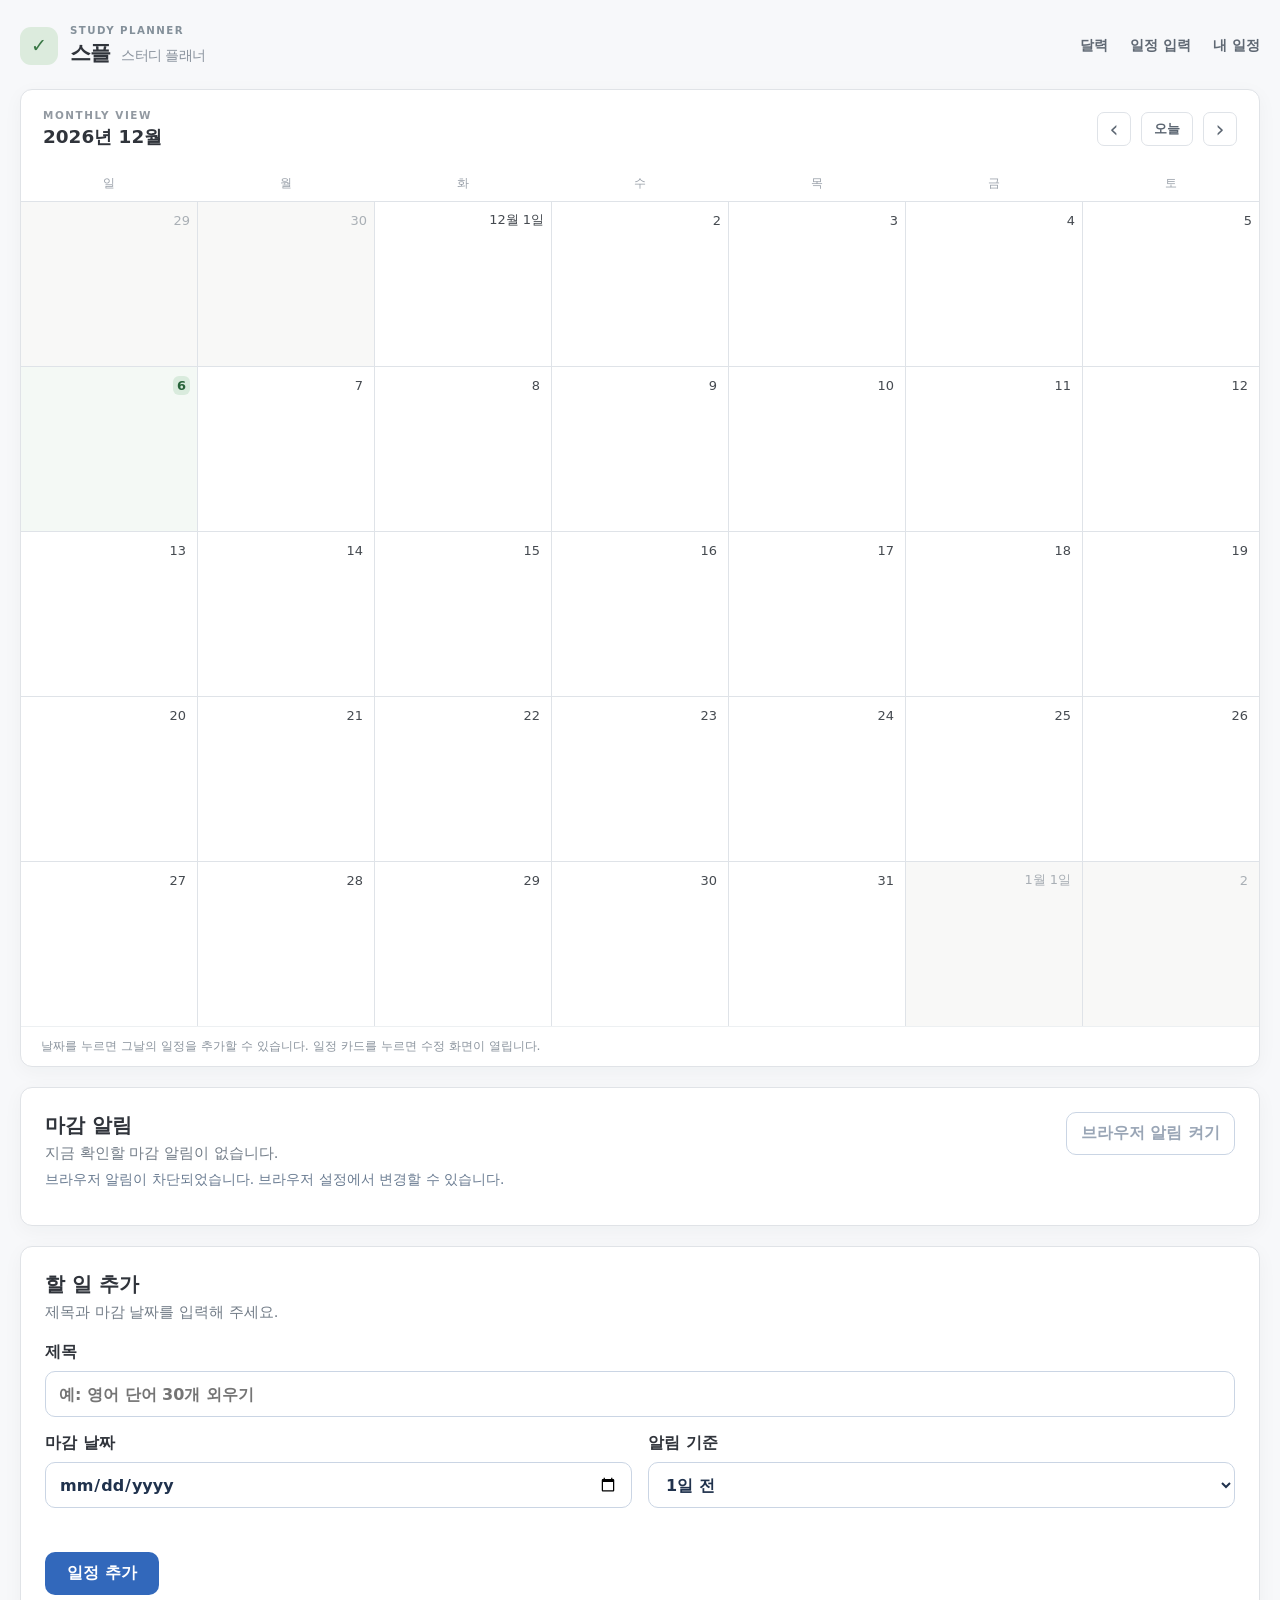
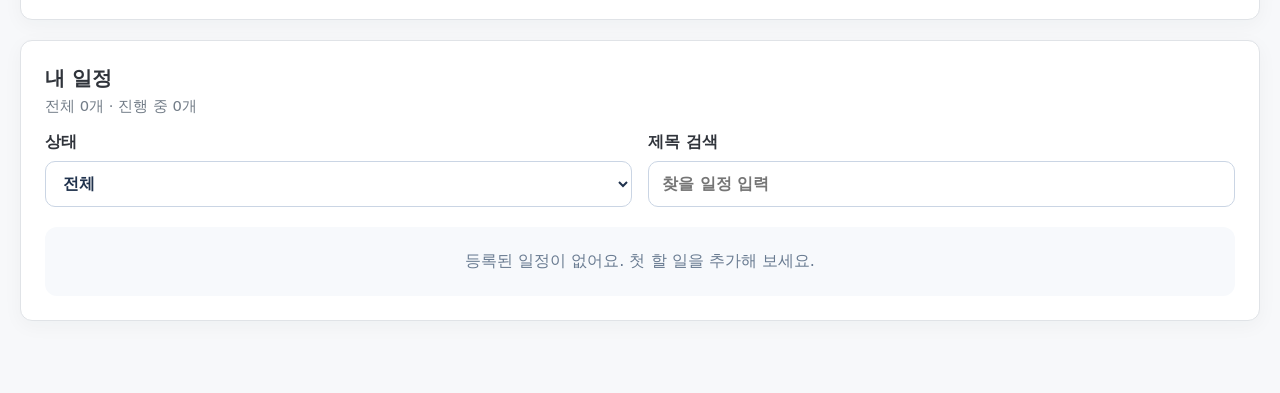
==== index.html @ c9ddad88 "Add study planner app and documentation" ====
<!doctype html>
<html lang="ko">
  <head>
    <meta charset="UTF-8" />
    <meta name="viewport" content="width=device-width, initial-scale=1.0" />
    <title>스플 | 스터디 플래너</title>
    <link rel="stylesheet" href="style.css" />
    <script src="app.js" defer></script>
  </head>
  <body>
    <main class="page">
      <header class="page-header">
        <div class="brand">
          <span class="brand-mark" aria-hidden="true">✓</span>
          <div>
            <p class="eyebrow">STUDY PLANNER</p>
            <h1>스플 <span>스터디 플래너</span></h1>
          </div>
        </div>
        <nav class="quick-nav" aria-label="빠른 이동">
          <a href="#calendar-heading">달력</a>
          <a href="#task-form">일정 입력</a>
          <a href="#list-heading">내 일정</a>
        </nav>
      </header>

      <p id="storage-message" class="notice notice-error" role="alert" hidden></p>

      <section class="calendar-section" aria-labelledby="calendar-heading">
        <div class="calendar-toolbar">
          <div>
            <p class="calendar-kicker">MONTHLY VIEW</p>
            <h2 id="calendar-heading"><span id="calendar-month" aria-live="polite"></span></h2>
          </div>
          <div class="calendar-controls" aria-label="달력 이동">
            <button id="previous-month" class="icon-button" type="button" aria-label="이전 달">‹</button>
            <button id="today-button" class="today-button" type="button">오늘</button>
            <button id="next-month" class="icon-button" type="button" aria-label="다음 달">›</button>
          </div>
        </div>
        <div class="calendar-scroll">
          <div class="calendar-inner">
            <div class="calendar-weekdays" aria-hidden="true">
              <span>일</span><span>월</span><span>화</span><span>수</span><span>목</span><span>금</span><span>토</span>
            </div>
            <div id="calendar-grid" class="calendar-grid" role="grid" aria-label="월간 일정 달력"></div>
          </div>
        </div>
        <p class="calendar-tip">날짜를 누르면 그날의 일정을 추가할 수 있습니다. 일정 카드를 누르면 수정 화면이 열립니다.</p>
      </section>

      <section class="panel alert-panel" aria-labelledby="alerts-heading">
        <div class="section-heading alert-heading">
          <div>
            <h2 id="alerts-heading">마감 알림</h2>
            <p id="alert-summary" aria-live="polite">마감이 가까운 일정을 확인하고 있어요.</p>
          </div>
          <button id="notification-button" class="secondary-button" type="button">브라우저 알림 켜기</button>
        </div>
        <p id="notification-status" class="helper-text">화면 알림은 브라우저 권한 없이도 표시됩니다.</p>
        <ul id="alert-list" class="alert-list" aria-live="polite"></ul>
      </section>

      <section class="panel" aria-labelledby="form-heading">
        <div class="section-heading">
          <h2 id="form-heading">할 일 추가</h2>
          <p>제목과 마감 날짜를 입력해 주세요.</p>
        </div>
        <form id="task-form" novalidate>
          <div class="form-grid">
            <label class="field field-title">
              <span>제목</span>
              <input id="task-title" name="title" type="text" maxlength="100" placeholder="예: 영어 단어 30개 외우기" autocomplete="off" required />
            </label>
            <label class="field">
              <span>마감 날짜</span>
              <input id="task-due" name="due" type="date" required />
            </label>
            <label class="field">
              <span>알림 기준</span>
              <select id="task-reminder" name="reminder">
                <option value="1" selected>1일 전</option>
                <option value="3">3일 전</option>
                <option value="7">7일 전</option>
              </select>
            </label>
          </div>
          <p id="form-message" class="form-message" role="alert" aria-live="polite"></p>
          <div class="form-actions">
            <button id="submit-button" class="primary-button" type="submit">일정 추가</button>
            <button id="cancel-button" class="secondary-button" type="button" hidden>수정 취소</button>
          </div>
        </form>
      </section>

      <section class="panel" aria-labelledby="list-heading">
        <div class="section-heading list-heading">
          <div>
            <h2 id="list-heading">내 일정</h2>
            <p id="task-count" aria-live="polite">0개 일정</p>
          </div>
        </div>
        <div class="list-tools">
          <label class="field">
            <span>상태</span>
            <select id="status-filter">
              <option value="all">전체</option>
              <option value="active">진행 중</option>
              <option value="completed">완료</option>
            </select>
          </label>
          <label class="field">
            <span>제목 검색</span>
            <input id="search-input" type="search" placeholder="찾을 일정 입력" />
          </label>
        </div>
        <p id="empty-state" class="empty-state">등록된 일정이 없어요. 첫 할 일을 추가해 보세요.</p>
        <ul id="task-list" class="task-list" aria-label="등록된 일정"></ul>
      </section>
    </main>
  </body>
</html>
---- style.css ----
:root {
  color-scheme: light;
  font-family: system-ui, -apple-system, BlinkMacSystemFont, "Segoe UI", sans-serif;
  color: #30343b;
  background: #f7f8fa;
}

* { box-sizing: border-box; }

body { margin: 0; }

button, input, select { font: inherit; }

button { cursor: pointer; }

.page {
  width: min(100% - 40px, 1280px);
  margin: 0 auto 72px;
}

.page-header { display: flex; justify-content: space-between; align-items: center; gap: 20px; padding: 24px 0 22px; }
.brand { display: flex; align-items: center; gap: 12px; }
.brand-mark { display: grid; place-items: center; width: 38px; height: 38px; border-radius: 11px; background: #dcebdd; color: #397745; font-size: 1.2rem; font-weight: 800; }
.quick-nav { display: flex; gap: 22px; flex-wrap: wrap; }
.quick-nav a { color: #606974; font-size: 0.9rem; font-weight: 600; text-decoration: none; }
.quick-nav a:hover { text-decoration: underline; }

.eyebrow {
  margin: 0 0 3px;
  color: #84909a;
  font-size: 0.64rem;
  font-weight: 700;
  letter-spacing: 0.14em;
}

h1, h2, p { margin-top: 0; }

h1 { margin-bottom: 0; font-size: 1.3rem; letter-spacing: -0.03em; }
h1 span { margin-left: 4px; color: #89929d; font-size: 0.68em; font-weight: 500; }
.section-heading p { color: #737d88; }

.calendar-section {
  margin-bottom: 20px;
  border: 1px solid #e0e3e7;
  border-radius: 12px;
  background: #fff;
  box-shadow: 0 5px 20px rgb(30 39 50 / 4%);
  overflow: hidden;
}
.calendar-toolbar { display: flex; justify-content: space-between; align-items: center; gap: 16px; padding: 19px 22px 17px; }
.calendar-kicker { margin-bottom: 3px; color: #9299a1; font-size: 0.65rem; font-weight: 700; letter-spacing: 0.15em; }
.calendar-toolbar h2 { margin: 0; font-size: 1.15rem; }
.calendar-controls { display: flex; align-items: center; gap: 10px; }
.icon-button, .today-button { height: 34px; border: 1px solid #dfe3e8; border-radius: 7px; background: #fff; color: #5c6672; }
.icon-button { width: 34px; font-size: 1.4rem; line-height: 1; }
.today-button { padding: 0 12px; font-size: 0.82rem; font-weight: 600; }
.icon-button:hover, .today-button:hover { background: #f2f5f7; }
.calendar-scroll { overflow-x: auto; }
.calendar-inner { min-width: 770px; }
.calendar-weekdays { display: grid; grid-template-columns: repeat(7, minmax(0, 1fr)); }
.calendar-weekdays span { padding: 9px 0; color: #9aa1aa; font-size: 0.75rem; text-align: center; }
.calendar-grid { display: grid; grid-template-columns: repeat(7, minmax(0, 1fr)); gap: 1px; border-top: 1px solid #dfe3e8; background: #dfe3e8; }
.calendar-cell { min-width: 0; min-height: 164px; padding: 7px; background: #fff; }
.calendar-cell.is-outside { background: #f8f8f7; }
.calendar-cell.is-today { background: #f4f9f5; }
.calendar-date { display: flex; justify-content: flex-end; align-items: center; height: 23px; margin-bottom: 5px; color: #454a50; font-size: 0.81rem; }
.is-outside .calendar-date { color: #a9afb5; }
.calendar-date button { padding: 2px 4px; border: 0; border-radius: 4px; background: transparent; color: inherit; }
.calendar-date button:hover { background: #e8edea; }
.is-today .calendar-date button { border-radius: 6px; background: #d9ebdd; color: #276339; font-weight: 700; }
.calendar-events { display: grid; align-content: start; gap: 5px; max-height: 206px; overflow-y: auto; }
.calendar-event { display: block; width: 100%; min-width: 0; padding: 6px 7px; border: 1px solid #e1e4e8; border-radius: 5px; background: #fff; box-shadow: 0 1px 2px rgb(30 39 50 / 7%); color: #3e444a; text-align: left; }
.calendar-event:hover { border-color: #bfc8d2; background: #fafbfc; }
.calendar-event-title { display: block; overflow: hidden; font-size: 0.77rem; font-weight: 650; text-overflow: ellipsis; white-space: nowrap; }
.calendar-event-badge { display: inline-block; margin-top: 4px; padding: 1px 5px; border-radius: 3px; background: #e8edf3; color: #566b80; font-size: 0.67rem; line-height: 1.3; }
.calendar-event.is-urgent .calendar-event-badge { background: #f9eccc; color: #7a5c20; }
.calendar-event.is-overdue .calendar-event-badge { background: #f8dfe0; color: #9a3c42; }
.calendar-event.is-complete .calendar-event-title { color: #9099a2; text-decoration: line-through; }
.calendar-event.is-complete .calendar-event-badge { background: #e2f0e3; color: #40784a; }
.calendar-tip { margin: 0; padding: 11px 20px; border-top: 1px solid #edf0f2; color: #8b949e; font-size: 0.78rem; }

.panel {
  margin-bottom: 20px;
  padding: 24px;
  border: 1px solid #e0e3e7;
  border-radius: 12px;
  background: #fff;
  box-shadow: 0 5px 20px rgb(30 39 50 / 4%);
}

.section-heading { margin-bottom: 20px; }
.section-heading h2 { margin-bottom: 5px; font-size: 1.25rem; }
.section-heading p { margin-bottom: 0; font-size: 0.92rem; }
.alert-heading { display: flex; justify-content: space-between; align-items: start; gap: 16px; margin-bottom: 8px; }
.helper-text { margin-bottom: 12px; color: #697b91; font-size: 0.86rem; }
.alert-list { display: grid; gap: 8px; margin: 0; padding: 0; list-style: none; }
.alert-list:empty { display: none; }
.alert-list li { padding: 10px 12px; border-radius: 9px; background: #fff4dd; color: #765018; overflow-wrap: anywhere; }
.alert-list li.is-overdue { background: #fceaea; color: #973838; }
.notice { padding: 13px 16px; border-radius: 10px; }
.notice-error { background: #fceaea; color: #973838; }
[hidden] { display: none !important; }

.form-grid { display: grid; grid-template-columns: 1fr 1fr; gap: 16px; }
.field { display: flex; flex-direction: column; gap: 8px; font-weight: 600; }
.field-title { grid-column: 1 / -1; }

.field input, .field select {
  width: 100%;
  min-height: 46px;
  padding: 10px 13px;
  border: 1px solid #cad5e4;
  border-radius: 10px;
  background: #fff;
  color: #20324d;
}

.field input:focus, .field select:focus, button:focus-visible {
  outline: 3px solid #a9c7fb;
  outline-offset: 2px;
}

.form-message { min-height: 1.5em; margin: 14px 0 8px; color: #b43636; font-size: 0.91rem; }
.form-actions { display: flex; gap: 10px; flex-wrap: wrap; }

.primary-button {
  padding: 11px 22px;
  border: 0;
  border-radius: 10px;
  background: #3268bb;
  color: #fff;
  font-weight: 700;
}

.primary-button:hover { background: #255494; }
.secondary-button {
  padding: 10px 14px;
  border: 1px solid #cad5e4;
  border-radius: 10px;
  background: #fff;
  color: #3268bb;
  font-weight: 650;
}
.secondary-button:hover { background: #f1f6ff; }
.secondary-button:disabled { color: #9aa6b6; cursor: default; }
.list-heading { margin-bottom: 16px; }
.list-tools { display: grid; grid-template-columns: 1fr 1fr; gap: 16px; margin-bottom: 20px; }
.empty-state { margin: 0; padding: 24px; border-radius: 12px; background: #f7f9fc; color: #697b91; text-align: center; }
.task-list { display: grid; gap: 10px; margin: 0; padding: 0; list-style: none; }

.task-item {
  display: flex;
  align-items: flex-start;
  gap: 14px;
  padding: 15px;
  border: 1px solid #dfe7f0;
  border-radius: 12px;
}
.task-item.is-urgent { border-color: #e9bf72; background: #fffbf1; }
.task-item.is-overdue { border-color: #e9b3b3; background: #fff8f8; }

.task-checkbox { width: 19px; height: 19px; margin-top: 2px; flex: none; accent-color: #3268bb; cursor: pointer; }
.task-details { min-width: 0; flex: 1; }
.task-title { display: block; overflow-wrap: anywhere; font-weight: 650; }
.task-meta { display: block; margin-top: 5px; color: #697b91; font-size: 0.84rem; }
.task-state { display: inline-block; margin-top: 7px; font-size: 0.83rem; font-weight: 700; }
.is-urgent .task-state { color: #94651a; }
.is-overdue .task-state { color: #aa3838; }
.is-complete .task-state { color: #687991; }
.task-item.is-complete .task-title { color: #8b98aa; text-decoration: line-through; }
.task-item.is-complete .task-meta { color: #9aa6b6; }
.task-actions { display: flex; gap: 7px; flex: none; }
.edit-button, .delete-button { padding: 8px 11px; border-radius: 8px; background: #fff; }
.edit-button { border: 1px solid #cbd9ed; color: #3268bb; }
.edit-button:hover { background: #f1f6ff; }

.delete-button {
  border: 1px solid #e7c6c6;
  color: #a93a3a;
}

.delete-button:hover { background: #fff1f1; }

@media (max-width: 600px) {
  .page { width: min(100% - 20px, 1280px); }
  .page-header { flex-direction: column; align-items: flex-start; padding: 17px 4px; }
  .calendar-toolbar { flex-direction: column; align-items: flex-start; padding: 15px; }
  .calendar-tip { padding: 10px 15px; }
  .panel { padding: 20px; }
  .form-grid, .list-tools { grid-template-columns: 1fr; }
  .field-title { grid-column: auto; }
  .alert-heading { flex-direction: column; }
  .task-item { flex-wrap: wrap; }
  .task-actions { width: 100%; padding-left: 33px; }
}
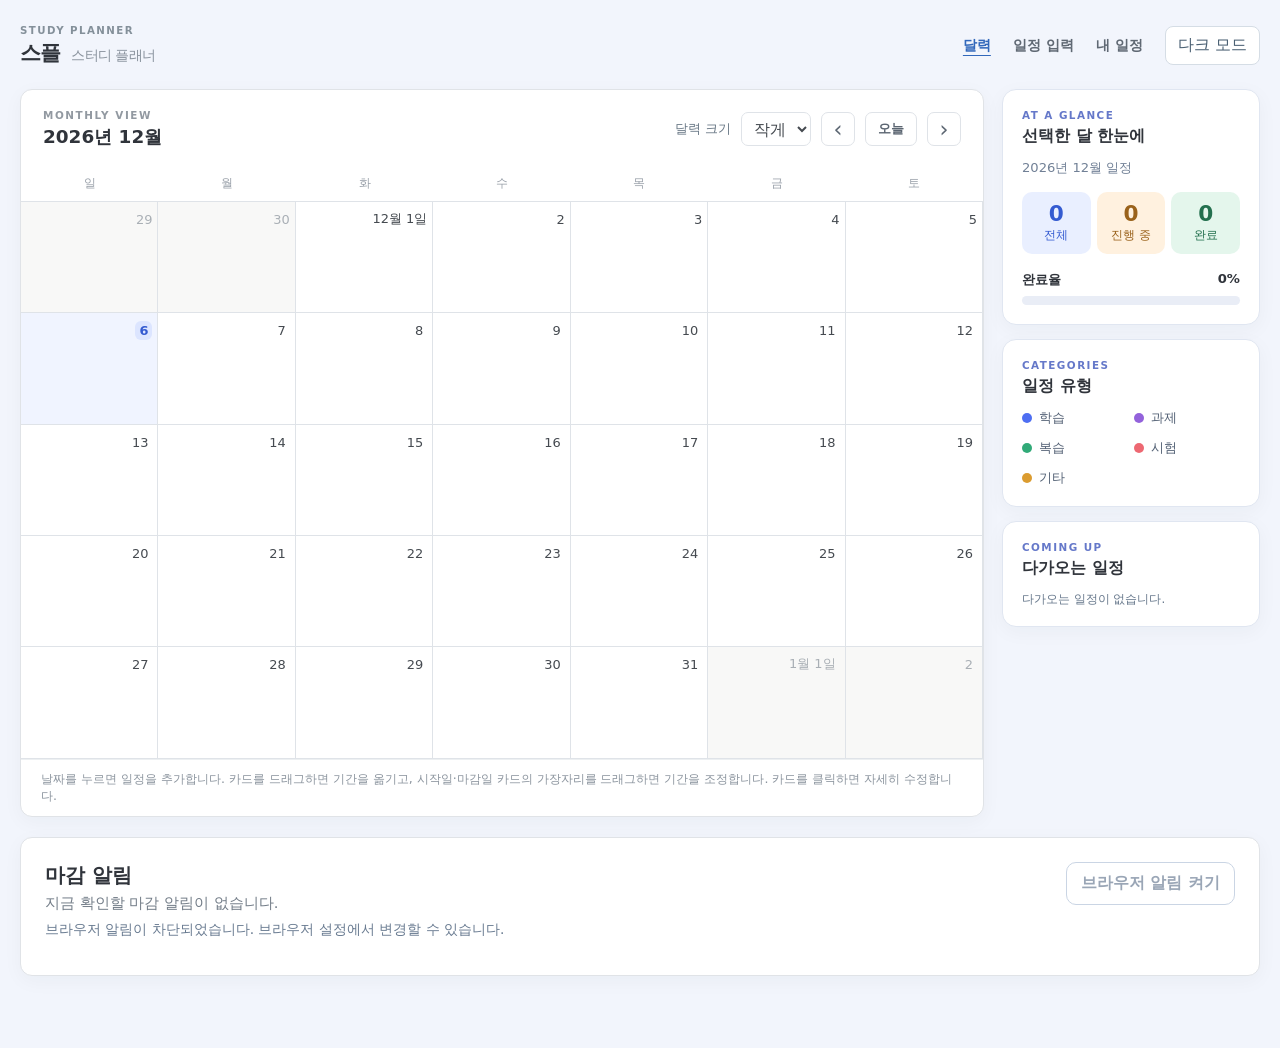
==== commit 79928a5a: "학습 일정 달력 개선 및 반복 점검 기록" ====
--- a/index.html
+++ b/index.html
@@ -4,6 +4,14 @@
     <meta charset="UTF-8" />
     <meta name="viewport" content="width=device-width, initial-scale=1.0" />
     <title>스플 | 스터디 플래너</title>
+    <script>
+      const savedView = new URLSearchParams(location.search).get("view");
+      document.documentElement.dataset.page = ["calendar", "add", "tasks"].includes(savedView) ? savedView : "calendar";
+      let savedTheme = null;
+      try { savedTheme = localStorage.getItem("studyPlannerTheme"); } catch { /* 저장소 접근이 차단될 수 있다. */ }
+      const prefersDark = typeof matchMedia === "function" && matchMedia("(prefers-color-scheme: dark)").matches;
+      document.documentElement.dataset.theme = savedTheme === "dark" || (savedTheme !== "light" && prefersDark) ? "dark" : "light";
+    </script>
     <link rel="stylesheet" href="style.css" />
     <script src="app.js" defer></script>
   </head>
@@ -11,31 +19,42 @@
     <main class="page">
       <header class="page-header">
         <div class="brand">
-          <span class="brand-mark" aria-hidden="true">✓</span>
           <div>
             <p class="eyebrow">STUDY PLANNER</p>
             <h1>스플 <span>스터디 플래너</span></h1>
           </div>
         </div>
-        <nav class="quick-nav" aria-label="빠른 이동">
-          <a href="#calendar-heading">달력</a>
-          <a href="#task-form">일정 입력</a>
-          <a href="#list-heading">내 일정</a>
-        </nav>
+        <div class="header-actions">
+          <nav class="quick-nav" aria-label="화면 이동">
+            <a href="index.html?view=calendar" data-nav="calendar">달력</a>
+            <a href="index.html?view=add" data-nav="add">일정 입력</a>
+            <a href="index.html?view=tasks" data-nav="tasks">내 일정</a>
+          </nav>
+          <button id="theme-toggle" class="theme-toggle" type="button" aria-pressed="false">다크 모드</button>
+        </div>
       </header>
 
       <p id="storage-message" class="notice notice-error" role="alert" hidden></p>
 
-      <section class="calendar-section" aria-labelledby="calendar-heading">
+      <div class="calendar-layout" data-view="calendar">
+        <section class="calendar-section" aria-labelledby="calendar-heading">
         <div class="calendar-toolbar">
           <div>
             <p class="calendar-kicker">MONTHLY VIEW</p>
             <h2 id="calendar-heading"><span id="calendar-month" aria-live="polite"></span></h2>
           </div>
-          <div class="calendar-controls" aria-label="달력 이동">
-            <button id="previous-month" class="icon-button" type="button" aria-label="이전 달">‹</button>
-            <button id="today-button" class="today-button" type="button">오늘</button>
-            <button id="next-month" class="icon-button" type="button" aria-label="다음 달">›</button>
+          <div class="calendar-actions">
+            <label class="calendar-size-label" for="calendar-size">달력 크기</label>
+            <select id="calendar-size" aria-label="달력 크기">
+              <option value="compact">작게</option>
+              <option value="normal">보통</option>
+              <option value="large">크게</option>
+            </select>
+            <div class="calendar-controls" aria-label="달력 이동">
+              <button id="previous-month" class="icon-button" type="button" aria-label="이전 달">‹</button>
+              <button id="today-button" class="today-button" type="button">오늘</button>
+              <button id="next-month" class="icon-button" type="button" aria-label="다음 달">›</button>
+            </div>
           </div>
         </div>
         <div class="calendar-scroll">
@@ -46,10 +65,42 @@
             <div id="calendar-grid" class="calendar-grid" role="grid" aria-label="월간 일정 달력"></div>
           </div>
         </div>
-        <p class="calendar-tip">날짜를 누르면 그날의 일정을 추가할 수 있습니다. 일정 카드를 누르면 수정 화면이 열립니다.</p>
-      </section>
+        <p class="calendar-tip">날짜를 누르면 일정을 추가합니다. 카드를 드래그하면 기간을 옮기고, 시작일·마감일 카드의 가장자리를 드래그하면 기간을 조정합니다. 카드를 클릭하면 자세히 수정합니다.</p>
+        <p id="calendar-drag-status" class="calendar-drag-status" role="status" aria-live="polite"></p>
+        </section>
+        <aside class="calendar-sidebar" aria-label="일정 요약">
+        <section class="insight-card" aria-labelledby="month-summary-heading">
+          <p class="sidebar-kicker">AT A GLANCE</p>
+          <h2 id="month-summary-heading">선택한 달 한눈에</h2>
+          <p id="month-summary-label" class="sidebar-caption"></p>
+          <div class="stat-grid">
+            <div class="stat stat-total"><strong id="month-total">0</strong><span>전체</span></div>
+            <div class="stat stat-pending"><strong id="month-pending">0</strong><span>진행 중</span></div>
+            <div class="stat stat-complete"><strong id="month-completed">0</strong><span>완료</span></div>
+          </div>
+          <div class="progress-heading"><span>완료율</span><strong id="month-progress-label">0%</strong></div>
+          <div class="progress-track" role="progressbar" aria-label="선택한 달 일정 완료율" aria-valuemin="0" aria-valuemax="100" aria-valuenow="0"><span id="month-progress"></span></div>
+        </section>
+        <section class="insight-card" aria-labelledby="category-heading">
+          <p class="sidebar-kicker">CATEGORIES</p>
+          <h2 id="category-heading">일정 유형</h2>
+          <ul class="category-legend">
+            <li class="category-study"><span class="category-dot"></span>학습</li>
+            <li class="category-assignment"><span class="category-dot"></span>과제</li>
+            <li class="category-review"><span class="category-dot"></span>복습</li>
+            <li class="category-exam"><span class="category-dot"></span>시험</li>
+            <li class="category-other"><span class="category-dot"></span>기타</li>
+          </ul>
+        </section>
+        <section class="insight-card" aria-labelledby="upcoming-heading">
+          <p class="sidebar-kicker">COMING UP</p>
+          <h2 id="upcoming-heading">다가오는 일정</h2>
+          <ul id="upcoming-list" class="upcoming-list" aria-live="polite"></ul>
+        </section>
+        </aside>
+      </div>
 
-      <section class="panel alert-panel" aria-labelledby="alerts-heading">
+      <section class="panel alert-panel" data-view="calendar" aria-labelledby="alerts-heading">
         <div class="section-heading alert-heading">
           <div>
             <h2 id="alerts-heading">마감 알림</h2>
@@ -61,27 +112,48 @@
         <ul id="alert-list" class="alert-list" aria-live="polite"></ul>
       </section>
 
-      <section class="panel" aria-labelledby="form-heading">
+      <section class="panel" data-view="add" aria-labelledby="form-heading">
         <div class="section-heading">
           <h2 id="form-heading">할 일 추가</h2>
-          <p>제목과 마감 날짜를 입력해 주세요.</p>
+          <p>제목과 일정의 시작·마감 날짜를 입력해 주세요.</p>
         </div>
         <form id="task-form" novalidate>
           <div class="form-grid">
-            <label class="field field-title">
-              <span>제목</span>
-              <input id="task-title" name="title" type="text" maxlength="100" placeholder="예: 영어 단어 30개 외우기" autocomplete="off" required />
-            </label>
-            <label class="field">
-              <span>마감 날짜</span>
+            <div class="field field-title">
+              <label for="task-title">제목</label>
+              <input id="task-title" name="title" type="text" maxlength="100" placeholder="예: 영어 단어 30개 외우기" autocomplete="off" aria-describedby="title-message" required />
+              <span id="title-message" class="title-message" role="alert"></span>
+            </div>
+            <div class="field">
+              <label for="task-start">시작 날짜</label>
+              <input id="task-start" name="start" type="date" required />
+            </div>
+            <div class="field">
+              <label for="task-due">마감 날짜</label>
               <input id="task-due" name="due" type="date" required />
-            </label>
+              <div class="date-shortcuts" role="group" aria-label="빠른 마감 날짜 선택">
+                <button type="button" data-days="0">오늘</button>
+                <button type="button" data-days="1">내일</button>
+                <button type="button" data-days="3">3일 뒤</button>
+                <button type="button" data-days="7">7일 뒤</button>
+              </div>
+            </div>
             <label class="field">
               <span>알림 기준</span>
               <select id="task-reminder" name="reminder">
                 <option value="1" selected>1일 전</option>
                 <option value="3">3일 전</option>
                 <option value="7">7일 전</option>
+              </select>
+            </label>
+            <label class="field">
+              <span>일정 유형</span>
+              <select id="task-category" name="category">
+                <option value="study">학습</option>
+                <option value="assignment">과제</option>
+                <option value="review">복습</option>
+                <option value="exam">시험</option>
+                <option value="other">기타</option>
               </select>
             </label>
           </div>
@@ -93,7 +165,7 @@
         </form>
       </section>
 
-      <section class="panel" aria-labelledby="list-heading">
+      <section class="panel" data-view="tasks" aria-labelledby="list-heading">
         <div class="section-heading list-heading">
           <div>
             <h2 id="list-heading">내 일정</h2>
--- a/style.css
+++ b/style.css
@@ -2,8 +2,11 @@
   color-scheme: light;
   font-family: system-ui, -apple-system, BlinkMacSystemFont, "Segoe UI", sans-serif;
   color: #30343b;
-  background: #f7f8fa;
-}
+  background: #f2f5fc;
+  --calendar-row-height: clamp(66px, calc((100dvh - 232px) / 6), 112px);
+}
+:root[data-calendar-size="normal"] { --calendar-row-height: 150px; }
+:root[data-calendar-size="large"] { --calendar-row-height: 200px; }
 
 * { box-sizing: border-box; }
 
@@ -20,10 +23,13 @@
 
 .page-header { display: flex; justify-content: space-between; align-items: center; gap: 20px; padding: 24px 0 22px; }
 .brand { display: flex; align-items: center; gap: 12px; }
-.brand-mark { display: grid; place-items: center; width: 38px; height: 38px; border-radius: 11px; background: #dcebdd; color: #397745; font-size: 1.2rem; font-weight: 800; }
+.header-actions { display: flex; align-items: center; gap: 22px; }
 .quick-nav { display: flex; gap: 22px; flex-wrap: wrap; }
 .quick-nav a { color: #606974; font-size: 0.9rem; font-weight: 600; text-decoration: none; }
 .quick-nav a:hover { text-decoration: underline; }
+.quick-nav a[aria-current="page"] { color: #3268bb; text-decoration: underline; text-underline-offset: 5px; }
+.theme-toggle { padding: 8px 12px; border: 1px solid #d5dde5; border-radius: 8px; background: #fff; color: #4a6073; white-space: nowrap; }
+.theme-toggle:hover { background: #edf3f8; }
 
 .eyebrow {
   margin: 0 0 3px;
@@ -38,6 +44,36 @@
 h1 { margin-bottom: 0; font-size: 1.3rem; letter-spacing: -0.03em; }
 h1 span { margin-left: 4px; color: #89929d; font-size: 0.68em; font-weight: 500; }
 .section-heading p { color: #737d88; }
+
+.calendar-layout { display: grid; grid-template-columns: minmax(0, 1fr) 258px; align-items: start; gap: 18px; margin-bottom: 20px; }
+.calendar-layout .calendar-section { margin-bottom: 0; }
+.calendar-sidebar { display: grid; gap: 14px; }
+.insight-card { padding: 19px; border: 1px solid #e0e6f1; border-radius: 14px; background: #fff; box-shadow: 0 5px 20px rgb(30 39 50 / 4%); }
+.insight-card h2 { margin: 0 0 12px; font-size: 1.02rem; }
+.sidebar-kicker { margin-bottom: 4px; color: #6578c9; font-size: 0.65rem; font-weight: 800; letter-spacing: 0.14em; }
+.sidebar-caption { margin: 0 0 15px; color: #718096; font-size: 0.82rem; }
+.stat-grid { display: grid; grid-template-columns: repeat(3, 1fr); gap: 6px; margin-bottom: 17px; }
+.stat { display: grid; gap: 3px; padding: 11px 5px; border-radius: 10px; text-align: center; }
+.stat strong { font-size: 1.35rem; line-height: 1; }
+.stat span { font-size: 0.72rem; }
+.stat-total { background: #e9efff; color: #345bd1; }
+.stat-pending { background: #fff1df; color: #9a621b; }
+.stat-complete { background: #e4f6ec; color: #23704e; }
+.progress-heading { display: flex; justify-content: space-between; margin-bottom: 7px; font-size: 0.82rem; font-weight: 700; }
+.progress-track { height: 9px; border-radius: 9px; background: #e9edf6; overflow: hidden; }
+.progress-track span { display: block; height: 100%; border-radius: inherit; background: linear-gradient(90deg, #5874f4, #38b989); transition: width 0.2s; }
+.category-legend { display: grid; grid-template-columns: repeat(2, 1fr); gap: 12px 5px; margin: 0; padding: 0; list-style: none; color: #526074; font-size: 0.82rem; }
+.category-legend li { display: flex; align-items: center; gap: 7px; }
+.category-dot { width: 10px; height: 10px; flex: none; border-radius: 50%; background: var(--category-accent); }
+.upcoming-list { display: grid; gap: 9px; margin: 0; padding: 0; list-style: none; }
+.upcoming-item { display: grid; gap: 4px; padding: 9px 10px; border-left: 3px solid var(--category-accent); border-radius: 7px; background: var(--category-bg); }
+.upcoming-item strong { overflow: hidden; color: var(--category-ink); font-size: 0.82rem; text-overflow: ellipsis; white-space: nowrap; }
+.upcoming-item span, .upcoming-empty { color: #66778b; font-size: 0.73rem; line-height: 1.4; }
+.category-study { --category-accent: #4e6ef2; --category-bg: #cfdbff; --category-ink: #203d9b; }
+.category-assignment { --category-accent: #9362db; --category-bg: #e3d2fa; --category-ink: #593092; }
+.category-review { --category-accent: #31aa78; --category-bg: #c7efd9; --category-ink: #155d42; }
+.category-exam { --category-accent: #ed6872; --category-bg: #ffd2d7; --category-ink: #922f3b; }
+.category-other { --category-accent: #db9c30; --category-bg: #ffe5ae; --category-ink: #78500f; }
 
 .calendar-section {
   margin-bottom: 20px;
@@ -50,6 +86,9 @@
 .calendar-toolbar { display: flex; justify-content: space-between; align-items: center; gap: 16px; padding: 19px 22px 17px; }
 .calendar-kicker { margin-bottom: 3px; color: #9299a1; font-size: 0.65rem; font-weight: 700; letter-spacing: 0.15em; }
 .calendar-toolbar h2 { margin: 0; font-size: 1.15rem; }
+.calendar-actions { display: flex; align-items: center; gap: 10px; }
+.calendar-size-label { color: #687785; font-size: 0.82rem; white-space: nowrap; }
+#calendar-size { height: 34px; padding: 0 8px; border: 1px solid #dfe3e8; border-radius: 7px; background: #fff; color: #454a50; }
 .calendar-controls { display: flex; align-items: center; gap: 10px; }
 .icon-button, .today-button { height: 34px; border: 1px solid #dfe3e8; border-radius: 7px; background: #fff; color: #5c6672; }
 .icon-button { width: 34px; font-size: 1.4rem; line-height: 1; }
@@ -59,25 +98,37 @@
 .calendar-inner { min-width: 770px; }
 .calendar-weekdays { display: grid; grid-template-columns: repeat(7, minmax(0, 1fr)); }
 .calendar-weekdays span { padding: 9px 0; color: #9aa1aa; font-size: 0.75rem; text-align: center; }
-.calendar-grid { display: grid; grid-template-columns: repeat(7, minmax(0, 1fr)); gap: 1px; border-top: 1px solid #dfe3e8; background: #dfe3e8; }
-.calendar-cell { min-width: 0; min-height: 164px; padding: 7px; background: #fff; }
+.calendar-grid { display: grid; grid-template-columns: repeat(7, minmax(0, 1fr)); grid-auto-rows: var(--calendar-row-height); border-top: 1px solid #dfe3e8; background: #dfe3e8; }
+.calendar-cell { display: flex; flex-direction: column; min-width: 0; min-height: 0; padding: 6px; background: #fff; box-shadow: inset -1px 0 #dfe3e8, inset 0 -1px #dfe3e8; overflow: hidden; }
 .calendar-cell.is-outside { background: #f8f8f7; }
-.calendar-cell.is-today { background: #f4f9f5; }
-.calendar-date { display: flex; justify-content: flex-end; align-items: center; height: 23px; margin-bottom: 5px; color: #454a50; font-size: 0.81rem; }
+.calendar-cell.is-today { background: #f0f4ff; }
+.calendar-cell.is-drag-preview { background: #e8eeff; box-shadow: inset 0 0 0 2px #8297ef; }
+.calendar-date { display: flex; justify-content: space-between; align-items: center; height: 23px; margin-bottom: 5px; color: #454a50; font-size: 0.81rem; }
+.calendar-date > :last-child { margin-left: auto; }
+.calendar-day-count { color: #6577a2; font-size: 0.67rem; font-weight: 700; }
 .is-outside .calendar-date { color: #a9afb5; }
 .calendar-date button { padding: 2px 4px; border: 0; border-radius: 4px; background: transparent; color: inherit; }
 .calendar-date button:hover { background: #e8edea; }
-.is-today .calendar-date button { border-radius: 6px; background: #d9ebdd; color: #276339; font-weight: 700; }
-.calendar-events { display: grid; align-content: start; gap: 5px; max-height: 206px; overflow-y: auto; }
-.calendar-event { display: block; width: 100%; min-width: 0; padding: 6px 7px; border: 1px solid #e1e4e8; border-radius: 5px; background: #fff; box-shadow: 0 1px 2px rgb(30 39 50 / 7%); color: #3e444a; text-align: left; }
-.calendar-event:hover { border-color: #bfc8d2; background: #fafbfc; }
+.is-today .calendar-date button { border-radius: 6px; background: #dce5ff; color: #345bd1; font-weight: 700; }
+.calendar-events { display: grid; grid-template-columns: minmax(0, 1fr); grid-auto-rows: 42px; align-content: start; gap: 4px; min-height: 0; margin: 0 -6px; padding: 0 6px; overflow-x: hidden; overflow-y: auto; }
+.calendar-event { position: relative; display: block; min-width: 0; height: 42px; padding: 4px 7px; border: 1px solid var(--category-accent); border-left-width: 3px; border-radius: 6px; background: var(--category-bg); color: var(--category-ink); text-align: left; cursor: grab; user-select: none; }
+.calendar-event:hover { filter: brightness(0.97); }
+.calendar-event:active { cursor: grabbing; }
+.calendar-event.is-range { display: flex; align-items: center; }
+.calendar-event.continues-before { margin-left: -7px; padding-left: 7px; border-left: 0; border-radius: 0 6px 6px 0; }
+.calendar-event.continues-after { margin-right: -7px; padding-right: 7px; border-right: 0; border-radius: 6px 0 0 6px; }
+.calendar-event.continues-before.continues-after { border-radius: 0; }
 .calendar-event-title { display: block; overflow: hidden; font-size: 0.77rem; font-weight: 650; text-overflow: ellipsis; white-space: nowrap; }
+.calendar-event-badges { display: flex; align-items: center; flex-wrap: wrap; gap: 3px; }
+.calendar-category-badge { display: inline-block; margin-top: 4px; padding: 1px 5px; border-radius: 3px; background: var(--category-accent); color: #fff; font-size: 0.67rem; line-height: 1.3; }
 .calendar-event-badge { display: inline-block; margin-top: 4px; padding: 1px 5px; border-radius: 3px; background: #e8edf3; color: #566b80; font-size: 0.67rem; line-height: 1.3; }
 .calendar-event.is-urgent .calendar-event-badge { background: #f9eccc; color: #7a5c20; }
 .calendar-event.is-overdue .calendar-event-badge { background: #f8dfe0; color: #9a3c42; }
 .calendar-event.is-complete .calendar-event-title { color: #9099a2; text-decoration: line-through; }
 .calendar-event.is-complete .calendar-event-badge { background: #e2f0e3; color: #40784a; }
 .calendar-tip { margin: 0; padding: 11px 20px; border-top: 1px solid #edf0f2; color: #8b949e; font-size: 0.78rem; }
+.calendar-drag-status { margin: 0; padding: 0 20px 12px; color: #365dd0; font-size: 0.82rem; font-weight: 650; }
+.calendar-drag-status:empty { display: none; }
 
 .panel {
   margin-bottom: 20px;
@@ -100,10 +151,17 @@
 .notice { padding: 13px 16px; border-radius: 10px; }
 .notice-error { background: #fceaea; color: #973838; }
 [hidden] { display: none !important; }
+:root[data-page="calendar"] [data-view]:not([data-view="calendar"]),
+:root[data-page="add"] [data-view]:not([data-view="add"]),
+:root[data-page="tasks"] [data-view]:not([data-view="tasks"]) { display: none; }
 
 .form-grid { display: grid; grid-template-columns: 1fr 1fr; gap: 16px; }
 .field { display: flex; flex-direction: column; gap: 8px; font-weight: 600; }
 .field-title { grid-column: 1 / -1; }
+.date-shortcuts { display: flex; gap: 7px; flex-wrap: wrap; }
+.date-shortcuts button { padding: 6px 10px; border: 1px solid #cbd6e3; border-radius: 7px; background: #fff; color: #4a6073; font-size: 0.82rem; }
+.date-shortcuts button:hover { background: #f1f6ff; }
+.date-shortcuts button[aria-pressed="true"] { border-color: #3268bb; background: #eaf2ff; color: #245494; font-weight: 700; }
 
 .field input, .field select {
   width: 100%;
@@ -121,6 +179,9 @@
 }
 
 .form-message { min-height: 1.5em; margin: 14px 0 8px; color: #b43636; font-size: 0.91rem; }
+.title-message { color: #b43636; font-size: 0.91rem; font-weight: 400; }
+.title-message:empty { display: none; }
+.field input[aria-invalid="true"] { border-color: #b43636; }
 .form-actions { display: flex; gap: 10px; flex-wrap: wrap; }
 
 .primary-button {
@@ -155,6 +216,7 @@
   padding: 15px;
   border: 1px solid #dfe7f0;
   border-radius: 12px;
+  border-left: 4px solid var(--category-accent);
 }
 .task-item.is-urgent { border-color: #e9bf72; background: #fffbf1; }
 .task-item.is-overdue { border-color: #e9b3b3; background: #fff8f8; }
@@ -164,6 +226,7 @@
 .task-title { display: block; overflow-wrap: anywhere; font-weight: 650; }
 .task-meta { display: block; margin-top: 5px; color: #697b91; font-size: 0.84rem; }
 .task-state { display: inline-block; margin-top: 7px; font-size: 0.83rem; font-weight: 700; }
+.task-category { display: inline-block; margin: 7px 9px 0 0; padding: 2px 7px; border-radius: 5px; background: var(--category-bg); color: var(--category-ink); font-size: 0.75rem; font-weight: 700; }
 .is-urgent .task-state { color: #94651a; }
 .is-overdue .task-state { color: #aa3838; }
 .is-complete .task-state { color: #687991; }
@@ -181,10 +244,102 @@
 
 .delete-button:hover { background: #fff1f1; }
 
+:root[data-theme="dark"] { color-scheme: dark; color: #e2eaf2; background: #10161d; }
+:root[data-theme="dark"] .page-header,
+:root[data-theme="dark"] h1 { color: #e2eaf2; }
+:root[data-theme="dark"] h1 span,
+:root[data-theme="dark"] .section-heading p,
+:root[data-theme="dark"] .helper-text,
+:root[data-theme="dark"] .task-meta,
+:root[data-theme="dark"] .calendar-tip,
+:root[data-theme="dark"] .calendar-size-label { color: #a6b5c4; }
+:root[data-theme="dark"] .quick-nav a { color: #a6b5c4; }
+:root[data-theme="dark"] .quick-nav a[aria-current="page"] { color: #8cb9ff; }
+:root[data-theme="dark"] .panel,
+:root[data-theme="dark"] .calendar-section,
+:root[data-theme="dark"] .insight-card { background: #19232e; border-color: #364554; box-shadow: none; }
+:root[data-theme="dark"] .sidebar-caption,
+:root[data-theme="dark"] .category-legend,
+:root[data-theme="dark"] .upcoming-item span,
+:root[data-theme="dark"] .upcoming-empty { color: #a6b5c4; }
+:root[data-theme="dark"] .stat-total { background: #253966; color: #b4c7ff; }
+:root[data-theme="dark"] .stat-pending { background: #4a3625; color: #ffdda7; }
+:root[data-theme="dark"] .stat-complete { background: #1f4a3b; color: #b6f2d0; }
+:root[data-theme="dark"] .progress-track { background: #2c3a50; }
+:root[data-theme="dark"] .category-study { --category-bg: #365093; --category-ink: #e0e8ff; }
+:root[data-theme="dark"] .category-assignment { --category-bg: #5b4085; --category-ink: #f0e1ff; }
+:root[data-theme="dark"] .category-review { --category-bg: #27684e; --category-ink: #d5f9e5; }
+:root[data-theme="dark"] .category-exam { --category-bg: #844451; --category-ink: #ffe1e5; }
+:root[data-theme="dark"] .category-other { --category-bg: #735724; --category-ink: #ffedc6; }
+:root[data-theme="dark"] .calendar-grid { background: #364554; border-color: #364554; }
+:root[data-theme="dark"] .calendar-cell { box-shadow: inset -1px 0 #364554, inset 0 -1px #364554; }
+:root[data-theme="dark"] .calendar-weekdays span,
+:root[data-theme="dark"] .calendar-kicker,
+:root[data-theme="dark"] .eyebrow { color: #9aaaba; }
+:root[data-theme="dark"] .calendar-cell { background: #19232e; }
+:root[data-theme="dark"] .calendar-cell.is-outside { background: #151d26; }
+:root[data-theme="dark"] .calendar-cell.is-today { background: #202f4d; }
+:root[data-theme="dark"] .calendar-cell.is-drag-preview { background: #2a3b65; box-shadow: inset 0 0 0 2px #8297ef; }
+:root[data-theme="dark"] .calendar-drag-status { color: #a9bdff; }
+:root[data-theme="dark"] .calendar-date { color: #d3dee8; }
+:root[data-theme="dark"] .is-outside .calendar-date { color: #8796a4; }
+:root[data-theme="dark"] .calendar-date button:hover { background: #2b3b4b; }
+:root[data-theme="dark"] .is-today .calendar-date button { background: #344c7d; color: #e0eaff; }
+:root[data-theme="dark"] .edit-button,
+:root[data-theme="dark"] .delete-button { background: #23303d; border-color: #3c4d5e; color: #e2eaf2; box-shadow: none; }
+:root[data-theme="dark"] .edit-button:hover { background: #2a3a4a; }
+:root[data-theme="dark"] .calendar-event { background: var(--category-bg); border-color: var(--category-accent); color: var(--category-ink); box-shadow: none; }
+:root[data-theme="dark"] .calendar-event:hover { filter: brightness(1.15); }
+:root[data-theme="dark"] .calendar-event-badge { background: #33495d; color: #c7def1; }
+:root[data-theme="dark"] .calendar-event.is-urgent .calendar-event-badge { background: #5b4727; color: #ffe2a8; }
+:root[data-theme="dark"] .calendar-event.is-overdue .calendar-event-badge { background: #5d3037; color: #ffd0d4; }
+:root[data-theme="dark"] .calendar-event.is-complete .calendar-event-badge { background: #345742; color: #d6f1dc; }
+:root[data-theme="dark"] .calendar-tip { border-color: #364554; }
+:root[data-theme="dark"] .theme-toggle,
+:root[data-theme="dark"] .icon-button,
+:root[data-theme="dark"] .today-button,
+:root[data-theme="dark"] #calendar-size,
+:root[data-theme="dark"] .secondary-button,
+:root[data-theme="dark"] .date-shortcuts button { background: #23303d; border-color: #435569; color: #d6e4f2; }
+:root[data-theme="dark"] .theme-toggle:hover,
+:root[data-theme="dark"] .icon-button:hover,
+:root[data-theme="dark"] .today-button:hover,
+:root[data-theme="dark"] .secondary-button:hover,
+:root[data-theme="dark"] .date-shortcuts button:hover { background: #304255; }
+:root[data-theme="dark"] .date-shortcuts button[aria-pressed="true"] { border-color: #8cb9ff; background: #294d73; color: #fff; }
+:root[data-theme="dark"] .field input,
+:root[data-theme="dark"] .field select { background: #131c25; border-color: #435569; color: #e2eaf2; }
+:root[data-theme="dark"] .field input::placeholder { color: #9baaba; }
+:root[data-theme="dark"] .form-message,
+:root[data-theme="dark"] .title-message { color: #ffadb3; }
+:root[data-theme="dark"] .empty-state { background: #23303d; color: #b5c5d4; }
+:root[data-theme="dark"] .task-item { border-color: #3b4a59; }
+:root[data-theme="dark"] .task-item.is-urgent { background: #302719; border-color: #806036; }
+:root[data-theme="dark"] .task-item.is-overdue { background: #311f23; border-color: #864b57; }
+:root[data-theme="dark"] .task-item.is-complete .task-title { color: #99a7b4; }
+:root[data-theme="dark"] .is-urgent .task-state { color: #f2cf89; }
+:root[data-theme="dark"] .is-overdue .task-state { color: #ffadb3; }
+:root[data-theme="dark"] .alert-list li { background: #453519; color: #ffe0a3; }
+:root[data-theme="dark"] .alert-list li.is-overdue,
+:root[data-theme="dark"] .notice-error { background: #4a252d; color: #ffd0d5; }
+:root[data-theme="dark"] .delete-button { color: #ffb1b9; }
+
+@media (max-width: 1120px) {
+  .calendar-layout { grid-template-columns: 1fr; }
+  .calendar-sidebar { grid-template-columns: repeat(3, minmax(0, 1fr)); }
+}
+
+@media (max-width: 700px) {
+  .calendar-sidebar { grid-template-columns: 1fr; }
+}
+
 @media (max-width: 600px) {
   .page { width: min(100% - 20px, 1280px); }
   .page-header { flex-direction: column; align-items: flex-start; padding: 17px 4px; }
+  .header-actions { width: 100%; justify-content: space-between; gap: 12px; flex-wrap: wrap; }
+  .quick-nav { gap: 14px; }
   .calendar-toolbar { flex-direction: column; align-items: flex-start; padding: 15px; }
+  .calendar-actions { flex-wrap: wrap; }
   .calendar-tip { padding: 10px 15px; }
   .panel { padding: 20px; }
   .form-grid, .list-tools { grid-template-columns: 1fr; }
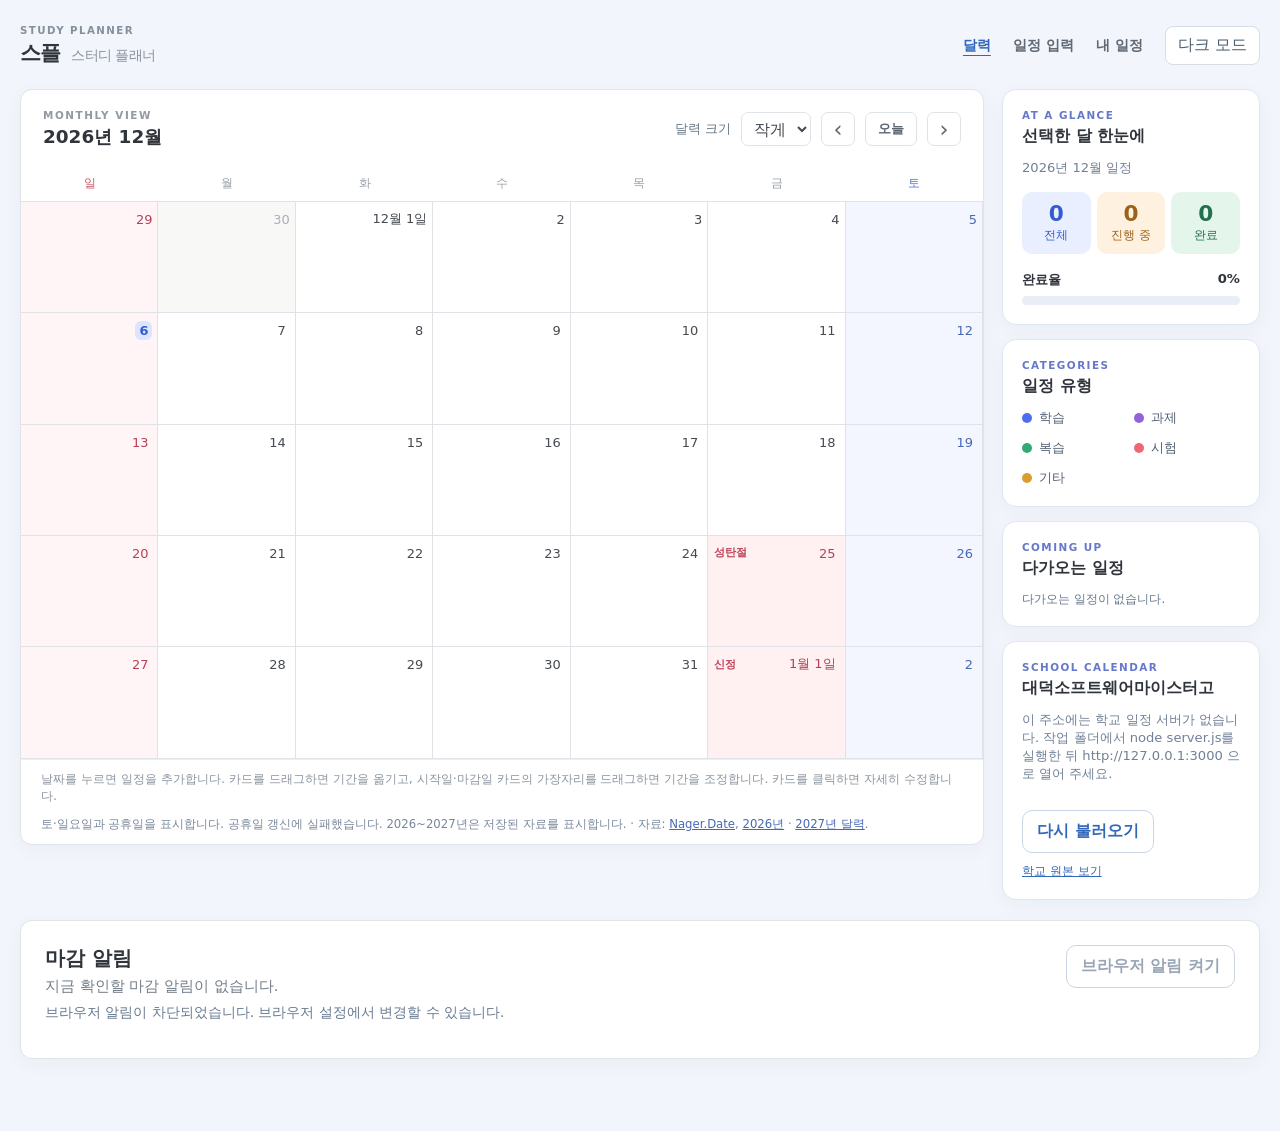
==== commit 9698d60e: "공휴일·학교 일정과 사용 안내 추가" ====
--- a/index.html
+++ b/index.html
@@ -66,6 +66,7 @@
           </div>
         </div>
         <p class="calendar-tip">날짜를 누르면 일정을 추가합니다. 카드를 드래그하면 기간을 옮기고, 시작일·마감일 카드의 가장자리를 드래그하면 기간을 조정합니다. 카드를 클릭하면 자세히 수정합니다.</p>
+        <p class="holiday-note">토·일요일과 공휴일을 표시합니다. <span id="holiday-status">공휴일 자료 확인 중</span> · 자료: <a href="https://date.nager.at/" target="_blank" rel="noopener noreferrer">Nager.Date</a>, <a href="https://astro.kasi.re.kr/kor/life/post/calendarData?search_year=2026" target="_blank" rel="noopener noreferrer">2026년</a> · <a href="https://astro.kasi.re.kr/kor/life/post/calendarData?search_year=2027" target="_blank" rel="noopener noreferrer">2027년 달력</a>.</p>
         <p id="calendar-drag-status" class="calendar-drag-status" role="status" aria-live="polite"></p>
         </section>
         <aside class="calendar-sidebar" aria-label="일정 요약">
@@ -96,6 +97,16 @@
           <p class="sidebar-kicker">COMING UP</p>
           <h2 id="upcoming-heading">다가오는 일정</h2>
           <ul id="upcoming-list" class="upcoming-list" aria-live="polite"></ul>
+        </section>
+        <section class="insight-card" aria-labelledby="school-heading">
+          <p class="sidebar-kicker">SCHOOL CALENDAR</p>
+          <h2 id="school-heading">대덕소프트웨어마이스터고</h2>
+          <p id="school-status" class="sidebar-caption" role="status">학교 일정 확인 중</p>
+          <ul id="school-event-list" class="school-event-list"></ul>
+          <div class="school-actions">
+            <button id="school-refresh" class="secondary-button" type="button">다시 불러오기</button>
+            <a href="https://dsmhs.djsch.kr/scheduleH/list.do?m=0203&amp;s=dsmhs" target="_blank" rel="noopener noreferrer">학교 원본 보기</a>
+          </div>
         </section>
         </aside>
       </div>
--- a/style.css
+++ b/style.css
@@ -69,6 +69,12 @@
 .upcoming-item { display: grid; gap: 4px; padding: 9px 10px; border-left: 3px solid var(--category-accent); border-radius: 7px; background: var(--category-bg); }
 .upcoming-item strong { overflow: hidden; color: var(--category-ink); font-size: 0.82rem; text-overflow: ellipsis; white-space: nowrap; }
 .upcoming-item span, .upcoming-empty { color: #66778b; font-size: 0.73rem; line-height: 1.4; }
+.school-event-list { display: grid; gap: 8px; max-height: 260px; margin: 0; padding: 0; overflow-y: auto; list-style: none; }
+.school-event-list li { display: grid; gap: 3px; padding: 8px 10px; border-left: 3px solid #1699a5; border-radius: 6px; background: #e5f6f7; }
+.school-event-list span { color: #426a75; font-size: 0.72rem; }
+.school-event-list strong { font-size: 0.8rem; overflow-wrap: anywhere; }
+.school-actions { display: flex; align-items: center; gap: 10px; flex-wrap: wrap; margin-top: 12px; }
+.school-actions a { color: #3268bb; font-size: 0.75rem; }
 .category-study { --category-accent: #4e6ef2; --category-bg: #cfdbff; --category-ink: #203d9b; }
 .category-assignment { --category-accent: #9362db; --category-bg: #e3d2fa; --category-ink: #593092; }
 .category-review { --category-accent: #31aa78; --category-bg: #c7efd9; --category-ink: #155d42; }
@@ -98,20 +104,32 @@
 .calendar-inner { min-width: 770px; }
 .calendar-weekdays { display: grid; grid-template-columns: repeat(7, minmax(0, 1fr)); }
 .calendar-weekdays span { padding: 9px 0; color: #9aa1aa; font-size: 0.75rem; text-align: center; }
+.calendar-weekdays span:first-child { color: #c95769; }
+.calendar-weekdays span:last-child { color: #5377cc; }
 .calendar-grid { display: grid; grid-template-columns: repeat(7, minmax(0, 1fr)); grid-auto-rows: var(--calendar-row-height); border-top: 1px solid #dfe3e8; background: #dfe3e8; }
 .calendar-cell { display: flex; flex-direction: column; min-width: 0; min-height: 0; padding: 6px; background: #fff; box-shadow: inset -1px 0 #dfe3e8, inset 0 -1px #dfe3e8; overflow: hidden; }
 .calendar-cell.is-outside { background: #f8f8f7; }
 .calendar-cell.is-today { background: #f0f4ff; }
+.calendar-cell.is-sunday { background: #fff5f6; }
+.calendar-cell.is-saturday { background: #f3f6ff; }
+.calendar-cell.is-holiday { background: #fff0f2; }
+.calendar-cell.is-today.is-holiday { background: #fbe9f1; }
 .calendar-cell.is-drag-preview { background: #e8eeff; box-shadow: inset 0 0 0 2px #8297ef; }
 .calendar-date { display: flex; justify-content: space-between; align-items: center; height: 23px; margin-bottom: 5px; color: #454a50; font-size: 0.81rem; }
 .calendar-date > :last-child { margin-left: auto; }
+.calendar-date > button, .calendar-date > span:last-child { flex: none; white-space: nowrap; }
+.calendar-date-meta { display: flex; align-items: center; gap: 3px; min-width: 0; overflow: hidden; }
+.calendar-holiday-label { overflow: hidden; color: #be4357; font-size: 0.67rem; font-weight: 700; text-overflow: ellipsis; white-space: nowrap; }
 .calendar-day-count { color: #6577a2; font-size: 0.67rem; font-weight: 700; }
 .is-outside .calendar-date { color: #a9afb5; }
+.is-sunday .calendar-date, .is-holiday .calendar-date { color: #b64156; }
+.is-saturday:not(.is-holiday) .calendar-date { color: #4668b5; }
 .calendar-date button { padding: 2px 4px; border: 0; border-radius: 4px; background: transparent; color: inherit; }
 .calendar-date button:hover { background: #e8edea; }
 .is-today .calendar-date button { border-radius: 6px; background: #dce5ff; color: #345bd1; font-weight: 700; }
 .calendar-events { display: grid; grid-template-columns: minmax(0, 1fr); grid-auto-rows: 42px; align-content: start; gap: 4px; min-height: 0; margin: 0 -6px; padding: 0 6px; overflow-x: hidden; overflow-y: auto; }
 .calendar-event { position: relative; display: block; min-width: 0; height: 42px; padding: 4px 7px; border: 1px solid var(--category-accent); border-left-width: 3px; border-radius: 6px; background: var(--category-bg); color: var(--category-ink); text-align: left; cursor: grab; user-select: none; }
+.calendar-event.is-school { --category-accent: #1699a5; --category-bg: #c8eef1; --category-ink: #0b5c65; cursor: pointer; text-decoration: none; }
 .calendar-event:hover { filter: brightness(0.97); }
 .calendar-event:active { cursor: grabbing; }
 .calendar-event.is-range { display: flex; align-items: center; }
@@ -127,6 +145,8 @@
 .calendar-event.is-complete .calendar-event-title { color: #9099a2; text-decoration: line-through; }
 .calendar-event.is-complete .calendar-event-badge { background: #e2f0e3; color: #40784a; }
 .calendar-tip { margin: 0; padding: 11px 20px; border-top: 1px solid #edf0f2; color: #8b949e; font-size: 0.78rem; }
+.holiday-note { margin: 0; padding: 0 20px 11px; color: #79879b; font-size: 0.73rem; line-height: 1.5; }
+.holiday-note a { color: #4668b5; }
 .calendar-drag-status { margin: 0; padding: 0 20px 12px; color: #365dd0; font-size: 0.82rem; font-weight: 650; }
 .calendar-drag-status:empty { display: none; }
 
@@ -271,24 +291,40 @@
 :root[data-theme="dark"] .category-review { --category-bg: #27684e; --category-ink: #d5f9e5; }
 :root[data-theme="dark"] .category-exam { --category-bg: #844451; --category-ink: #ffe1e5; }
 :root[data-theme="dark"] .category-other { --category-bg: #735724; --category-ink: #ffedc6; }
+:root[data-theme="dark"] .school-event-list li { background: #21494f; color: #d9f5f6; }
+:root[data-theme="dark"] .school-event-list span { color: #a6d9de; }
+:root[data-theme="dark"] .school-actions a { color: #a8c0ff; }
 :root[data-theme="dark"] .calendar-grid { background: #364554; border-color: #364554; }
 :root[data-theme="dark"] .calendar-cell { box-shadow: inset -1px 0 #364554, inset 0 -1px #364554; }
 :root[data-theme="dark"] .calendar-weekdays span,
 :root[data-theme="dark"] .calendar-kicker,
 :root[data-theme="dark"] .eyebrow { color: #9aaaba; }
+:root[data-theme="dark"] .calendar-weekdays span:first-child { color: #f49aaa; }
+:root[data-theme="dark"] .calendar-weekdays span:last-child { color: #9bb8ff; }
 :root[data-theme="dark"] .calendar-cell { background: #19232e; }
 :root[data-theme="dark"] .calendar-cell.is-outside { background: #151d26; }
 :root[data-theme="dark"] .calendar-cell.is-today { background: #202f4d; }
+:root[data-theme="dark"] .calendar-cell.is-sunday { background: #30232e; }
+:root[data-theme="dark"] .calendar-cell.is-saturday { background: #1d2b43; }
+:root[data-theme="dark"] .calendar-cell.is-holiday { background: #3d2633; }
+:root[data-theme="dark"] .calendar-cell.is-today.is-holiday { background: #453047; }
 :root[data-theme="dark"] .calendar-cell.is-drag-preview { background: #2a3b65; box-shadow: inset 0 0 0 2px #8297ef; }
 :root[data-theme="dark"] .calendar-drag-status { color: #a9bdff; }
 :root[data-theme="dark"] .calendar-date { color: #d3dee8; }
 :root[data-theme="dark"] .is-outside .calendar-date { color: #8796a4; }
+:root[data-theme="dark"] .is-sunday .calendar-date,
+:root[data-theme="dark"] .is-holiday .calendar-date,
+:root[data-theme="dark"] .calendar-holiday-label { color: #ff9cad; }
+:root[data-theme="dark"] .is-saturday:not(.is-holiday) .calendar-date { color: #a8c0ff; }
+:root[data-theme="dark"] .holiday-note { color: #a6b5c4; }
+:root[data-theme="dark"] .holiday-note a { color: #a8c0ff; }
 :root[data-theme="dark"] .calendar-date button:hover { background: #2b3b4b; }
 :root[data-theme="dark"] .is-today .calendar-date button { background: #344c7d; color: #e0eaff; }
 :root[data-theme="dark"] .edit-button,
 :root[data-theme="dark"] .delete-button { background: #23303d; border-color: #3c4d5e; color: #e2eaf2; box-shadow: none; }
 :root[data-theme="dark"] .edit-button:hover { background: #2a3a4a; }
 :root[data-theme="dark"] .calendar-event { background: var(--category-bg); border-color: var(--category-accent); color: var(--category-ink); box-shadow: none; }
+:root[data-theme="dark"] .calendar-event.is-school { --category-bg: #22525a; --category-ink: #d6f9fb; }
 :root[data-theme="dark"] .calendar-event:hover { filter: brightness(1.15); }
 :root[data-theme="dark"] .calendar-event-badge { background: #33495d; color: #c7def1; }
 :root[data-theme="dark"] .calendar-event.is-urgent .calendar-event-badge { background: #5b4727; color: #ffe2a8; }
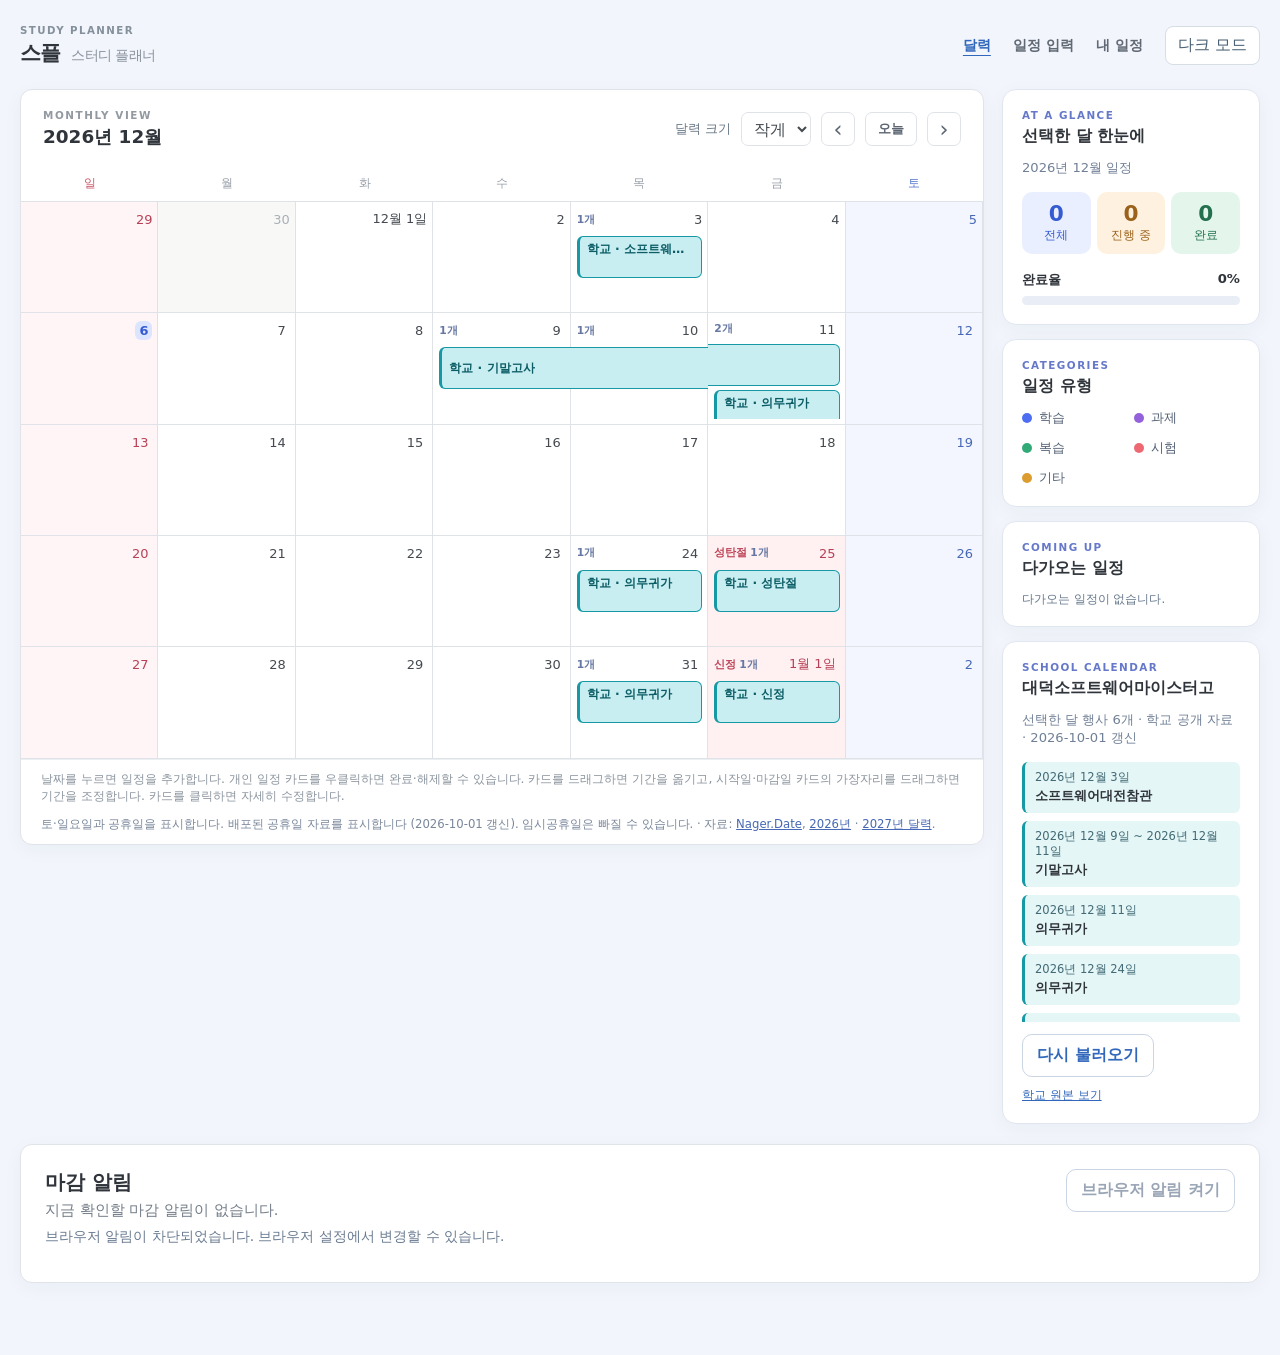
==== commit 670a3462: "달력 카드 우클릭 완료 상태 변경 추가" ====
--- a/index.html
+++ b/index.html
@@ -65,7 +65,7 @@
             <div id="calendar-grid" class="calendar-grid" role="grid" aria-label="월간 일정 달력"></div>
           </div>
         </div>
-        <p class="calendar-tip">날짜를 누르면 일정을 추가합니다. 카드를 드래그하면 기간을 옮기고, 시작일·마감일 카드의 가장자리를 드래그하면 기간을 조정합니다. 카드를 클릭하면 자세히 수정합니다.</p>
+        <p class="calendar-tip">날짜를 누르면 일정을 추가합니다. 개인 일정 카드를 우클릭하면 완료·해제할 수 있습니다. 카드를 드래그하면 기간을 옮기고, 시작일·마감일 카드의 가장자리를 드래그하면 기간을 조정합니다. 카드를 클릭하면 자세히 수정합니다.</p>
         <p class="holiday-note">토·일요일과 공휴일을 표시합니다. <span id="holiday-status">공휴일 자료 확인 중</span> · 자료: <a href="https://date.nager.at/" target="_blank" rel="noopener noreferrer">Nager.Date</a>, <a href="https://astro.kasi.re.kr/kor/life/post/calendarData?search_year=2026" target="_blank" rel="noopener noreferrer">2026년</a> · <a href="https://astro.kasi.re.kr/kor/life/post/calendarData?search_year=2027" target="_blank" rel="noopener noreferrer">2027년 달력</a>.</p>
         <p id="calendar-drag-status" class="calendar-drag-status" role="status" aria-live="polite"></p>
         </section>
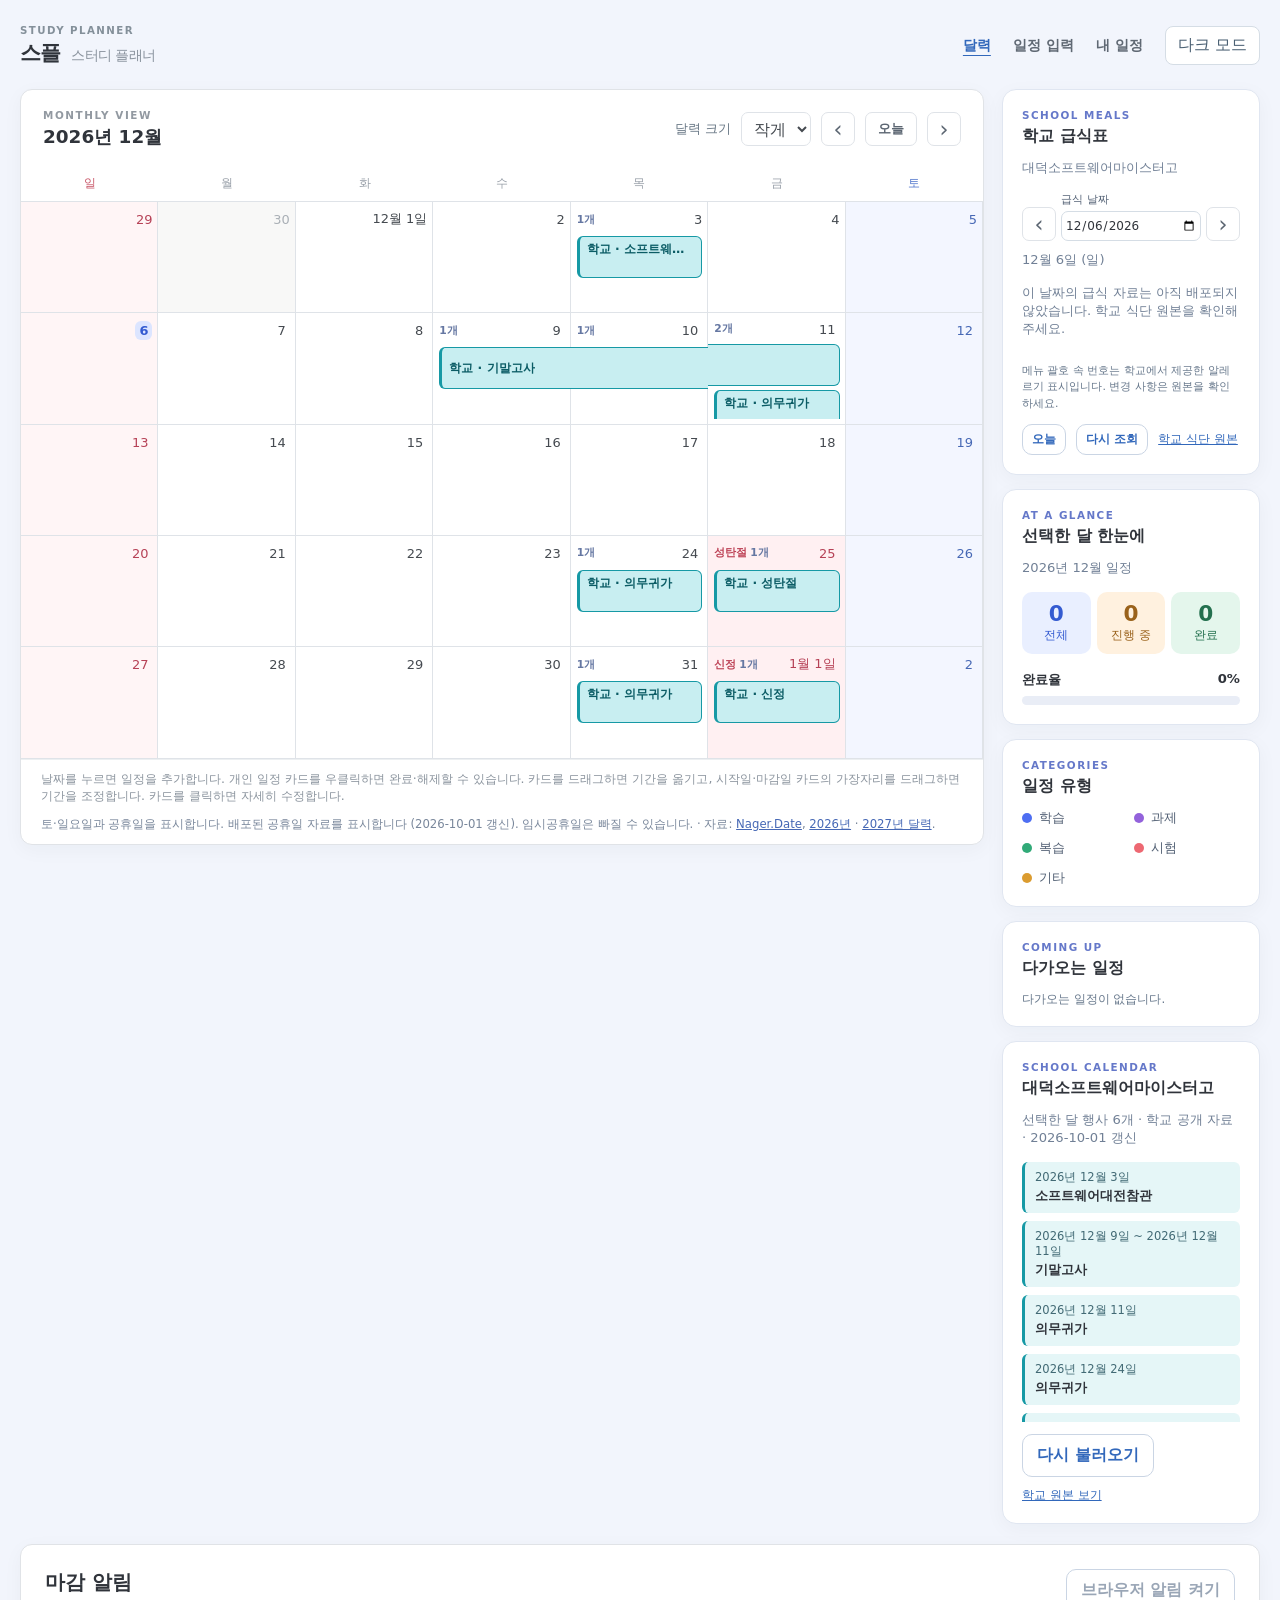
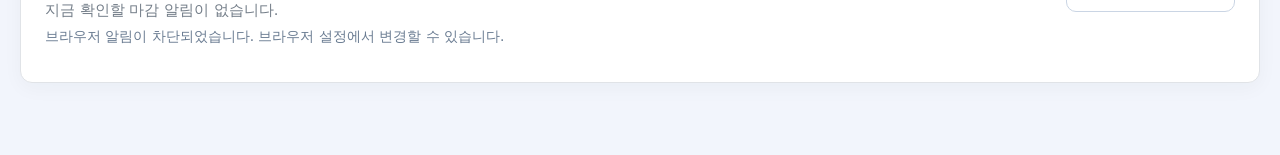
==== commit e5611944: "Windows 설치판과 급식 기능 및 사용 안내 추가" ====
--- a/index.html
+++ b/index.html
@@ -5,6 +5,7 @@
     <meta name="viewport" content="width=device-width, initial-scale=1.0" />
     <title>스플 | 스터디 플래너</title>
     <script>
+      document.documentElement.dataset.wallpaper = String(new URLSearchParams(location.search).get("wallpaper") === "1");
       const savedView = new URLSearchParams(location.search).get("view");
       document.documentElement.dataset.page = ["calendar", "add", "tasks"].includes(savedView) ? savedView : "calendar";
       let savedTheme = null;
@@ -14,6 +15,8 @@
     </script>
     <link rel="stylesheet" href="style.css" />
     <script src="app.js" defer></script>
+    <script src="school-meals.js" defer></script>
+    <script src="wallpaper-widget.js" defer></script>
   </head>
   <body>
     <main class="page">
@@ -57,6 +60,14 @@
             </div>
           </div>
         </div>
+        <section id="wallpaper-meals" class="wallpaper-meals" aria-labelledby="wallpaper-meals-heading">
+          <div class="wallpaper-meals-heading">
+            <h2 id="wallpaper-meals-heading">오늘의 급식</h2>
+            <p id="wallpaper-meal-day"></p>
+          </div>
+          <p id="wallpaper-meal-status" role="status" aria-live="polite">오늘 급식표 확인 중…</p>
+          <div id="wallpaper-meal-list" class="meal-list"></div>
+        </section>
         <div class="calendar-scroll">
           <div class="calendar-inner">
             <div class="calendar-weekdays" aria-hidden="true">
@@ -70,6 +81,25 @@
         <p id="calendar-drag-status" class="calendar-drag-status" role="status" aria-live="polite"></p>
         </section>
         <aside class="calendar-sidebar" aria-label="일정 요약">
+        <section id="school-meals" class="insight-card meals-panel" aria-labelledby="meals-heading">
+          <p class="sidebar-kicker">SCHOOL MEALS</p>
+          <h2 id="meals-heading">학교 급식표</h2>
+          <p class="sidebar-caption meals-school">대덕소프트웨어마이스터고</p>
+          <div class="meal-controls">
+            <button id="meal-previous" class="icon-button" type="button" aria-label="하루 전 급식">‹</button>
+            <label class="meal-date-label">급식 날짜<input id="meal-date" type="date" min="2020-01-01" max="2100-12-31" /></label>
+            <button id="meal-next" class="icon-button" type="button" aria-label="하루 뒤 급식">›</button>
+          </div>
+          <p id="meal-day-label" class="sidebar-caption"></p>
+          <p id="meal-status" class="sidebar-caption" role="status" aria-live="polite">급식표 확인 중…</p>
+          <div id="meal-list" class="meal-list"></div>
+          <p class="meal-note">메뉴 괄호 속 번호는 학교에서 제공한 알레르기 표시입니다. 변경 사항은 원본을 확인하세요.</p>
+          <div class="school-actions meal-actions">
+            <button id="meal-today" class="secondary-button" type="button">오늘</button>
+            <button id="meal-refresh" class="secondary-button" type="button">다시 조회</button>
+            <a href="https://dsmhs.djsch.kr/sFoodList.do?m=020502&amp;s=dsmhs" target="_blank" rel="noopener noreferrer">학교 식단 원본</a>
+          </div>
+        </section>
         <section class="insight-card" aria-labelledby="month-summary-heading">
           <p class="sidebar-kicker">AT A GLANCE</p>
           <h2 id="month-summary-heading">선택한 달 한눈에</h2>
@@ -183,6 +213,10 @@
             <p id="task-count" aria-live="polite">0개 일정</p>
           </div>
         </div>
+        <div class="form-actions">
+          <button id="export-tasks" class="secondary-button" type="button">개인 일정 내보내기</button>
+          <label class="secondary-button">개인 일정 가져오기 <input id="import-tasks" type="file" accept=".json,application/json" /></label>
+        </div>
         <div class="list-tools">
           <label class="field">
             <span>상태</span>
--- a/style.css
+++ b/style.css
@@ -11,6 +11,59 @@
 * { box-sizing: border-box; }
 
 body { margin: 0; }
+
+/* 배경화면은 웹과 같은 달력을 사용하되 조작 UI를 감춘다. */
+:root[data-wallpaper="true"] { background: radial-gradient(ellipse at top right, #e6eaf7, #f4f6fb 70%); }
+:root[data-wallpaper="true"][data-theme="dark"] { background: radial-gradient(ellipse at top right, #202b40, #101820 70%); }
+:root[data-wallpaper="true"] body { overflow: hidden; }
+:root[data-wallpaper="true"] .page { position: fixed; left: 24px; top: 24px; width: calc(100% - 48px); height: calc(100dvh - 48px); max-width: none; margin: 0; }
+:root[data-wallpaper="true"] .page-header,
+:root[data-wallpaper="true"] .calendar-actions,
+:root[data-wallpaper="true"] .calendar-drag-status,
+:root[data-wallpaper="true"] .calendar-sidebar,
+:root[data-wallpaper="true"] .calendar-tip,
+:root[data-wallpaper="true"] .holiday-note,
+:root[data-wallpaper="true"] .alert-panel,
+:root[data-wallpaper="true"] [data-view="add"],
+:root[data-wallpaper="true"] [data-view="tasks"] { display: none !important; }
+:root[data-wallpaper="true"] .calendar-layout { display: block; height: 100%; margin: 0; }
+:root[data-wallpaper="true"] .calendar-section { height: 100%; display: grid; grid-template-columns: minmax(0, 1fr) clamp(180px, 30%, 280px); grid-template-rows: auto minmax(0, 1fr); box-shadow: 0 12px 45px rgb(30 39 50 / 14%); }
+:root[data-wallpaper="true"] .calendar-scroll { grid-column: 1; grid-row: 2; min-width: 0; min-height: 0; overflow: hidden; }
+:root[data-wallpaper="true"] .calendar-inner { min-width: 0; height: 100%; display: flex; flex-direction: column; }
+:root[data-wallpaper="true"] .calendar-grid { flex: 1; min-height: 0; grid-auto-rows: minmax(0, 1fr); }
+:root[data-wallpaper="true"] .calendar-cell { padding: 3px; }
+:root[data-wallpaper="true"] .calendar-date { height: 19px; margin-bottom: 3px; font-size: 0.72rem; }
+:root[data-wallpaper="true"] .calendar-event { display: flex; align-items: center; gap: 4px; height: var(--wallpaper-card-height, 30px); padding: 2px 5px; pointer-events: none; cursor: default; opacity: 1; }
+:root[data-wallpaper="true"] .calendar-events { grid-auto-rows: var(--wallpaper-card-height, 30px); margin: 0 -3px; padding: 0 3px; gap: 3px; overflow-y: auto; }
+:root[data-wallpaper="true"] .calendar-event-title { min-width: 0; }
+:root[data-wallpaper="true"] .calendar-event-badges { flex: none; margin-left: auto; }
+:root[data-wallpaper="true"] .calendar-category-badge,
+:root[data-wallpaper="true"] .calendar-event-badge { margin-top: 0; font-size: 0.6rem; }
+:root[data-wallpaper="true"] .calendar-toolbar { grid-column: 1 / -1; grid-row: 1; flex-direction: row; padding: 12px 16px; cursor: grab; touch-action: none; user-select: none; gap: 8px; }
+:root[data-wallpaper="true"] .calendar-toolbar h2 { font-size: 1rem; }
+:root[data-wallpaper="true"] .calendar-weekdays { flex: none; }
+:root[data-wallpaper="true"] .notice { position: fixed; bottom: 8px; left: 24px; right: 24px; z-index: 5; }
+.wallpaper-widget-controls { display: flex; align-items: center; justify-content: flex-end; flex-wrap: wrap; gap: 5px; max-width: 55%; }
+.wallpaper-widget-controls button { padding: 5px 7px; border: 1px solid #a5b2c5; border-radius: 6px; color: inherit; background: transparent; font-size: 0.7rem; white-space: nowrap; }
+.wallpaper-widget-controls button:hover { background: rgb(120 140 180 / 15%); }
+.wallpaper-layout-status { width: 100%; color: #9d3b45; font-size: 0.65rem; text-align: right; }
+.wallpaper-layout-status:empty { display: none; }
+.wallpaper-resize { position: absolute; z-index: 10; touch-action: none; }
+.wallpaper-resize-n, .wallpaper-resize-s { height: 10px; left: 16px; right: 16px; cursor: ns-resize; }
+.wallpaper-resize-n { top: -3px; }
+.wallpaper-resize-s { bottom: -3px; }
+.wallpaper-resize-e, .wallpaper-resize-w { width: 10px; top: 16px; bottom: 16px; cursor: ew-resize; }
+.wallpaper-resize-e { right: -3px; }
+.wallpaper-resize-w { left: -3px; }
+.wallpaper-resize-nw, .wallpaper-resize-ne, .wallpaper-resize-sw, .wallpaper-resize-se { width: 18px; height: 18px; }
+.wallpaper-resize-nw { top: -3px; left: -3px; cursor: nwse-resize; }
+.wallpaper-resize-ne { top: -3px; right: -3px; cursor: nesw-resize; }
+.wallpaper-resize-sw { bottom: -3px; left: -3px; cursor: nesw-resize; }
+.wallpaper-resize-se { bottom: -3px; right: -3px; cursor: nwse-resize; }
+:root[data-wallpaper="true"] .page.is-positioning,
+:root[data-wallpaper="true"] .page.is-positioning .calendar-toolbar { user-select: none; cursor: grabbing; }
+:root[data-wallpaper="true"] .page[data-locked="true"] .wallpaper-resize { display: none; }
+:root[data-wallpaper="true"] .page[data-locked="true"] .calendar-toolbar { cursor: default; }
 
 button, input, select { font: inherit; }
 
@@ -75,6 +128,38 @@
 .school-event-list strong { font-size: 0.8rem; overflow-wrap: anywhere; }
 .school-actions { display: flex; align-items: center; gap: 10px; flex-wrap: wrap; margin-top: 12px; }
 .school-actions a { color: #3268bb; font-size: 0.75rem; }
+.meal-controls { display: flex; align-items: flex-end; gap: 5px; margin-bottom: 10px; }
+.meal-controls .icon-button { flex: none; }
+.meal-date-label { display: grid; gap: 4px; min-width: 0; flex: 1; font-size: 0.7rem; color: #526074; }
+.meal-date-label input { width: 100%; min-width: 0; padding: 6px 3px; border: 1px solid #d5dde5; border-radius: 7px; background: #fff; color: #30343b; font-size: 0.75rem; }
+.meal-list { display: grid; gap: 8px; }
+.meal-card { min-width: 0; padding: 10px; border-left: 3px solid var(--meal-accent); border-radius: 8px; background: var(--meal-bg); }
+.meal-breakfast { --meal-accent: #d59b2c; --meal-bg: #fff1d9; }
+.meal-lunch { --meal-accent: #30a77a; --meal-bg: #ddf4e9; }
+.meal-dinner { --meal-accent: #8d69d6; --meal-bg: #eee5ff; }
+.meal-card h3 { margin: 0 0 5px; font-size: 0.83rem; }
+.meal-card p { margin: 0; white-space: pre-line; overflow-wrap: anywhere; font-size: 0.76rem; line-height: 1.6; }
+.meal-card small { display: block; margin-top: 6px; font-size: 0.7rem; }
+.meal-note { margin: 10px 0 0; color: #66778b; font-size: 0.68rem; line-height: 1.5; }
+.meal-actions .secondary-button { padding: 6px 9px; font-size: 0.75rem; }
+:root[data-theme="dark"] .meal-date-label, :root[data-theme="dark"] .meal-note { color: #b5c5d4; }
+:root[data-theme="dark"] .meal-date-label input { background: #131c25; border-color: #435569; color: #e2eaf2; }
+:root[data-theme="dark"] .meal-breakfast { --meal-bg: #4a3625; }
+:root[data-theme="dark"] .meal-lunch { --meal-bg: #1f4a3b; }
+:root[data-theme="dark"] .meal-dinner { --meal-bg: #3e315a; }
+.wallpaper-meals { display: none; }
+:root[data-wallpaper="true"] .wallpaper-meals { display: block; grid-column: 2; grid-row: 2; min-width: 0; min-height: 0; padding: 12px; overflow-y: auto; border-left: 1px solid #e0e6f1; background: #f7f9ff; }
+.wallpaper-meals-heading { display: flex; align-items: baseline; gap: 8px; flex-wrap: wrap; }
+.wallpaper-meals-heading h2 { margin: 0; font-size: 0.88rem; }
+#wallpaper-meal-day { margin: 0; color: #66778b; font-size: 0.72rem; }
+#wallpaper-meal-status { margin: 3px 0 6px; color: #66778b; font-size: 0.65rem; }
+.wallpaper-meals .meal-list { grid-template-columns: minmax(0, 1fr); gap: 8px; }
+.wallpaper-meals .meal-card { padding: 5px 7px; }
+.wallpaper-meals .meal-card p { font-size: 0.68rem; line-height: 1.4; }
+.wallpaper-meals .meal-card h3 { font-size: 0.73rem; }
+:root[data-wallpaper="true"][data-theme="dark"] .wallpaper-meals { background: #192735; border-color: #364554; }
+:root[data-theme="dark"] #wallpaper-meal-day,
+:root[data-theme="dark"] #wallpaper-meal-status { color: #b5c5d4; }
 .category-study { --category-accent: #4e6ef2; --category-bg: #cfdbff; --category-ink: #203d9b; }
 .category-assignment { --category-accent: #9362db; --category-bg: #e3d2fa; --category-ink: #593092; }
 .category-review { --category-accent: #31aa78; --category-bg: #c7efd9; --category-ink: #155d42; }
